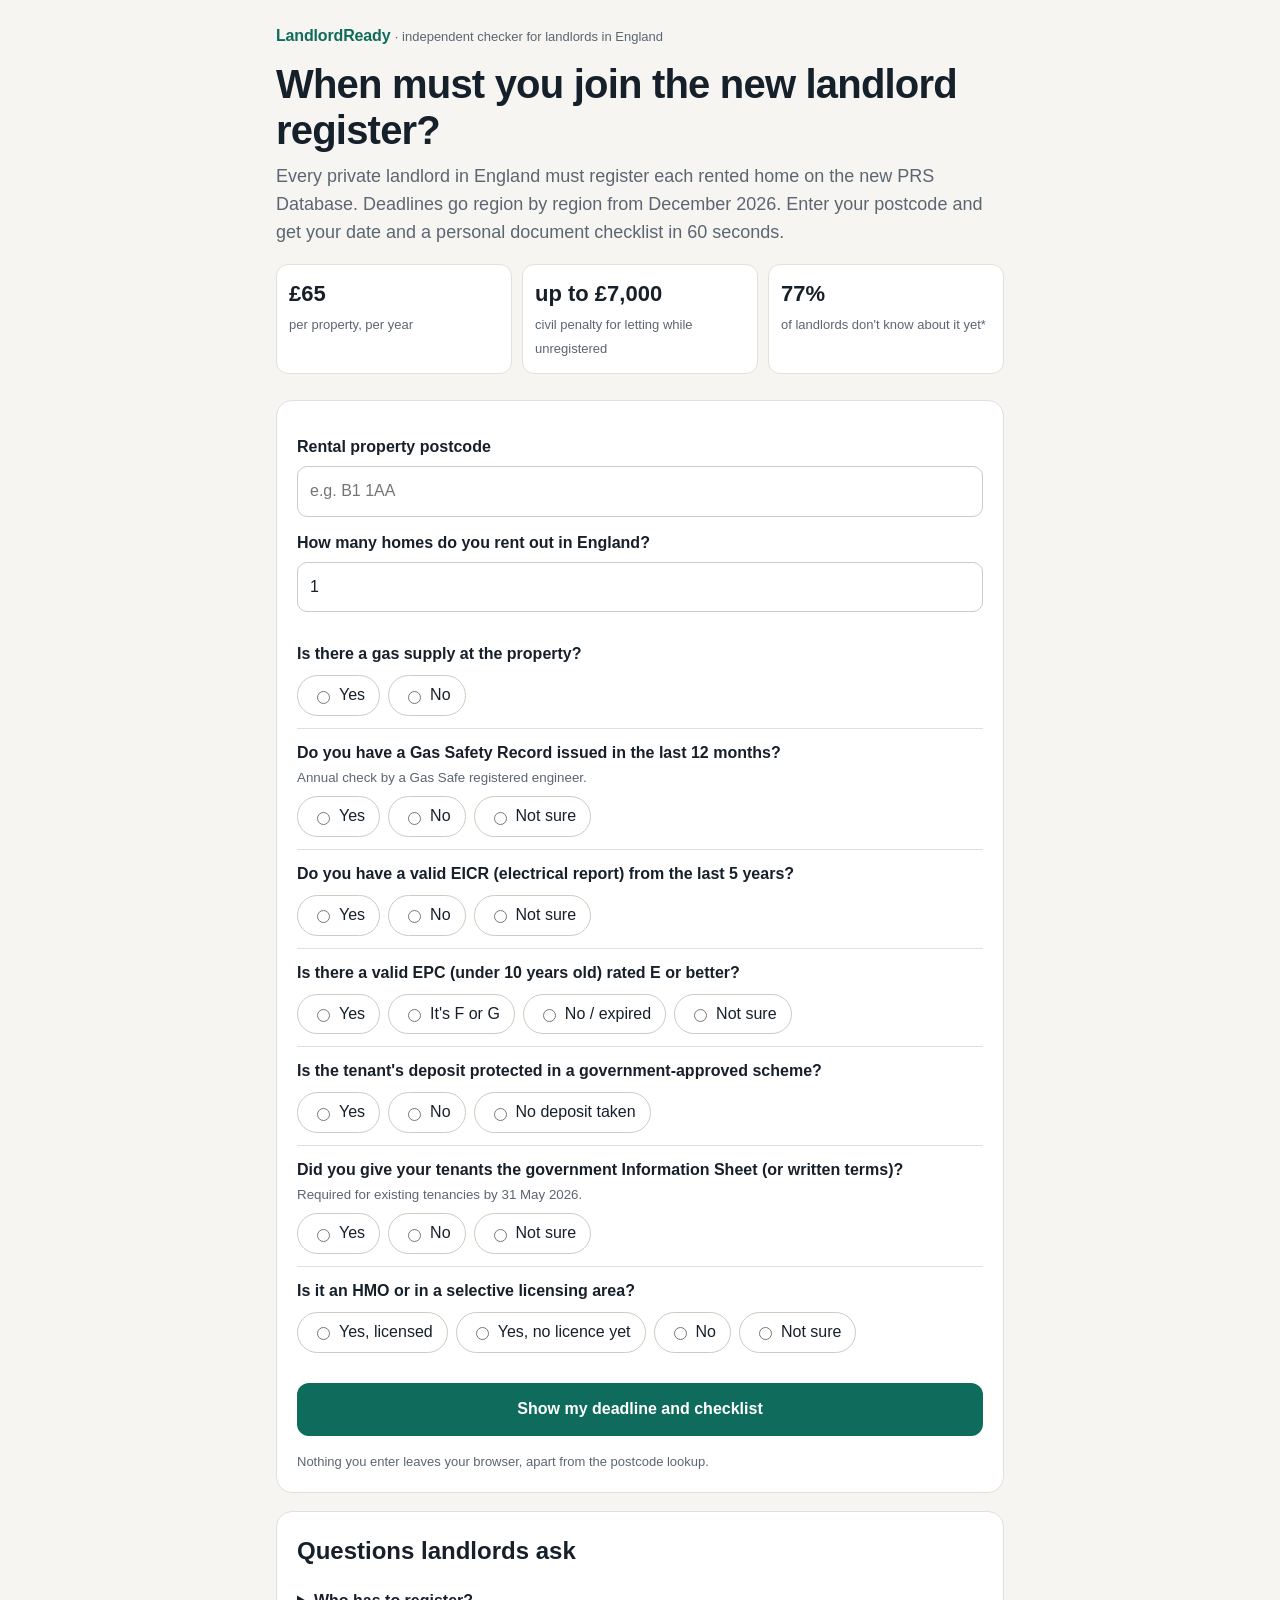
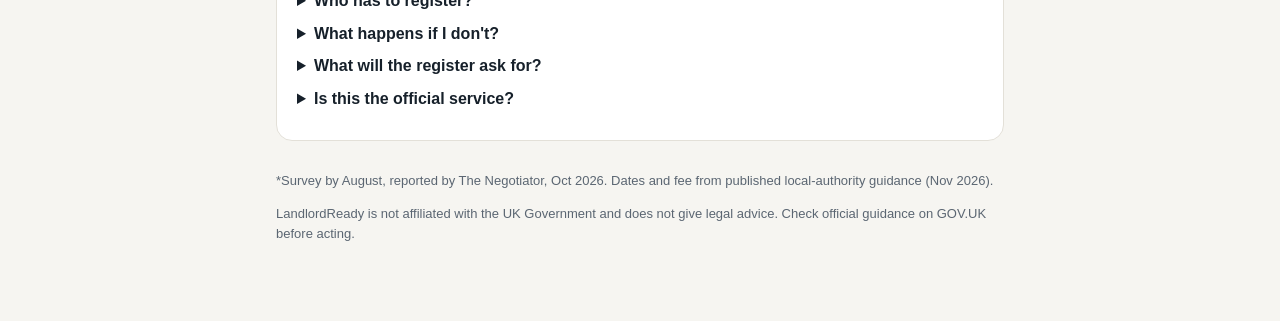
==== index.html @ 3c220e40 "Launch LandlordReady PRS Database checker Co-Authored-By: Claude Opus 5.5 <noreply@anthropic.com> Cl" ====
<!doctype html>
<html lang="en-GB">
<head>
<meta charset="utf-8">
<meta name="viewport" content="width=device-width,initial-scale=1">
<title>Landlord Register Checker – your PRS Database deadline in 60 seconds</title>
<meta name="description" content="Free checker for landlords in England: find your PRS Database registration deadline by postcode, the £65 fee, and which certificates you still need. Independent tool, not affiliated with the UK Government.">
<meta property="og:title" content="When must you join the new landlord register?">
<meta property="og:description" content="Enter your postcode. Get your PRS Database deadline, fee estimate and a personal document checklist. Free, 60 seconds.">
<meta property="og:type" content="website">
<link rel="canonical" href="https://landlordready.github.io/">
<meta property="og:url" content="https://landlordready.github.io/">
<style>
:root{--bg:#f6f5f1;--card:#fff;--ink:#16202a;--muted:#5b6672;--line:#e3e0d8;--accent:#0f6b5c;--accent-ink:#fff;--warn:#b54708;--warn-bg:#fff4e5;--bad:#b42318;--bad-bg:#fdecea;--ok:#067647;--ok-bg:#e7f6ec}
*{box-sizing:border-box}
body{margin:0;background:var(--bg);color:var(--ink);font:16px/1.55 -apple-system,BlinkMacSystemFont,"Segoe UI",Roboto,Helvetica,Arial,sans-serif}
.wrap{max-width:760px;margin:0 auto;padding:24px 16px 64px}
header .brand{font-weight:700;letter-spacing:-.01em;color:var(--accent)}
h1{font-size:clamp(28px,6vw,40px);line-height:1.15;margin:12px 0 10px;letter-spacing:-.02em}
.lead{color:var(--muted);font-size:18px;margin:0 0 18px}
.facts{display:grid;grid-template-columns:repeat(3,1fr);gap:10px;margin:18px 0 26px}
.fact{background:var(--card);border:1px solid var(--line);border-radius:12px;padding:12px}
.fact b{display:block;font-size:22px}
.fact span{color:var(--muted);font-size:13px}
.card{background:var(--card);border:1px solid var(--line);border-radius:16px;padding:20px;margin:0 0 18px}
label{display:block;font-weight:600;margin:14px 0 6px}
input[type=text],input[type=number],input[type=email],select{width:100%;font:inherit;padding:12px;border:1px solid #cfcac0;border-radius:10px;background:#fff;color:var(--ink)}
.q{border-top:1px solid var(--line);padding:12px 0}
.q:first-of-type{border-top:0}
.q p{margin:0 0 8px;font-weight:600}
.q small{display:block;color:var(--muted);font-weight:400;margin-top:2px}
.opts{display:flex;gap:8px;flex-wrap:wrap}
.opts label{margin:0;font-weight:500;display:inline-flex;align-items:center;gap:6px;border:1px solid #cfcac0;border-radius:999px;padding:7px 14px;cursor:pointer;background:#fff}
.opts input{accent-color:var(--accent)}
.opts label:has(input:checked){border-color:var(--accent);background:#e8f3f0}
.btn{display:inline-block;font:inherit;font-weight:700;border:0;border-radius:12px;padding:14px 20px;background:var(--accent);color:var(--accent-ink);cursor:pointer;text-decoration:none;text-align:center}
.btn.secondary{background:#fff;color:var(--accent);border:1.5px solid var(--accent)}
.btn.block{width:100%}
.row{display:flex;gap:10px;flex-wrap:wrap}
.row>*{flex:1 1 200px}
.err{color:var(--bad);font-size:14px;margin-top:6px;display:none}
#result{display:none}
.deadline{border-radius:14px;padding:18px;background:#e8f3f0;border:1px solid #bfe0d8;margin-bottom:14px}
.deadline .big{font-size:clamp(24px,5vw,32px);font-weight:800;line-height:1.2}
.deadline .sub{color:var(--muted)}
.pill{display:inline-block;font-size:13px;font-weight:700;border-radius:999px;padding:3px 10px}
.pill.ok{background:var(--ok-bg);color:var(--ok)}.pill.warn{background:var(--warn-bg);color:var(--warn)}.pill.bad{background:var(--bad-bg);color:var(--bad)}
ul.check{list-style:none;padding:0;margin:0}
ul.check li{border:1px solid var(--line);border-radius:12px;padding:12px 14px;margin:8px 0;background:#fff}
ul.check li b{display:block}
ul.check li.bad{border-left:5px solid var(--bad)}ul.check li.warn{border-left:5px solid var(--warn)}ul.check li.ok{border-left:5px solid var(--ok)}
ul.check li span{color:var(--muted);font-size:14px}
.score{font-weight:800;font-size:18px}
table{width:100%;border-collapse:collapse;font-size:14px}
th,td{text-align:left;padding:8px 6px;border-bottom:1px solid var(--line)}
tr.me td{background:#e8f3f0;font-weight:700}
.muted{color:var(--muted)}
.small{font-size:13px}
footer{color:var(--muted);font-size:13px;margin-top:30px}
details{margin:8px 0}
summary{cursor:pointer;font-weight:600}
@media (max-width:520px){.facts{grid-template-columns:1fr}}
@media print{.noprint{display:none!important}body{background:#fff}.card{border:0;padding:0}}
</style>
</head>
<body>
<div class="wrap">
<header class="noprint"><span class="brand">LandlordReady</span> <span class="muted small">· independent checker for landlords in England</span></header>

<section class="noprint">
<h1>When must you join the new landlord register?</h1>
<p class="lead">Every private landlord in England must register each rented home on the new PRS Database. Deadlines go region by region from December 2026. Enter your postcode and get your date and a personal document checklist in 60 seconds.</p>
<div class="facts">
<div class="fact"><b>£65</b><span>per property, per year</span></div>
<div class="fact"><b>up to £7,000</b><span>civil penalty for letting while unregistered</span></div>
<div class="fact"><b>77%</b><span>of landlords don't know about it yet*</span></div>
</div>
</section>

<form id="f" class="card noprint" novalidate>
<label for="pc">Rental property postcode</label>
<input id="pc" type="text" autocomplete="postal-code" placeholder="e.g. B1 1AA" maxlength="9">
<div class="err" id="pcErr">Please enter a valid UK postcode.</div>

<label for="n">How many homes do you rent out in England?</label>
<input id="n" type="number" min="1" max="500" value="1" inputmode="numeric">

<div style="margin-top:18px">
<div class="q" data-k="gas"><p>Is there a gas supply at the property?</p><div class="opts"><label><input type="radio" name="gas" value="yes">Yes</label><label><input type="radio" name="gas" value="no">No</label></div></div>
<div class="q" data-k="gsr" id="qGsr"><p>Do you have a Gas Safety Record issued in the last 12 months?<small>Annual check by a Gas Safe registered engineer.</small></p><div class="opts"><label><input type="radio" name="gsr" value="yes">Yes</label><label><input type="radio" name="gsr" value="no">No</label><label><input type="radio" name="gsr" value="unsure">Not sure</label></div></div>
<div class="q" data-k="eicr"><p>Do you have a valid EICR (electrical report) from the last 5 years?</p><div class="opts"><label><input type="radio" name="eicr" value="yes">Yes</label><label><input type="radio" name="eicr" value="no">No</label><label><input type="radio" name="eicr" value="unsure">Not sure</label></div></div>
<div class="q" data-k="epc"><p>Is there a valid EPC (under 10 years old) rated E or better?</p><div class="opts"><label><input type="radio" name="epc" value="yes">Yes</label><label><input type="radio" name="epc" value="low">It's F or G</label><label><input type="radio" name="epc" value="no">No / expired</label><label><input type="radio" name="epc" value="unsure">Not sure</label></div></div>
<div class="q" data-k="dep"><p>Is the tenant's deposit protected in a government-approved scheme?</p><div class="opts"><label><input type="radio" name="dep" value="yes">Yes</label><label><input type="radio" name="dep" value="no">No</label><label><input type="radio" name="dep" value="na">No deposit taken</label></div></div>
<div class="q" data-k="info"><p>Did you give your tenants the government Information Sheet (or written terms)?<small>Required for existing tenancies by 31 May 2026.</small></p><div class="opts"><label><input type="radio" name="info" value="yes">Yes</label><label><input type="radio" name="info" value="no">No</label><label><input type="radio" name="info" value="unsure">Not sure</label></div></div>
<div class="q" data-k="hmo"><p>Is it an HMO or in a selective licensing area?</p><div class="opts"><label><input type="radio" name="hmo" value="yes">Yes, licensed</label><label><input type="radio" name="hmo" value="nolic">Yes, no licence yet</label><label><input type="radio" name="hmo" value="no">No</label><label><input type="radio" name="hmo" value="unsure">Not sure</label></div></div>
</div>
<div class="err" id="qErr">Please answer every question so the checklist is accurate.</div>
<p style="margin-top:18px"><button class="btn block" type="submit">Show my deadline and checklist</button></p>
<p class="small muted" style="margin:0">Nothing you enter leaves your browser, apart from the postcode lookup.</p>
</form>

<section id="result">
<div class="card">
<div class="deadline">
<div class="sub" id="rRegion"></div>
<div class="big" id="rDeadline"></div>
<div class="sub" id="rCount"></div>
</div>
<p id="rFee"></p>
<p class="score" id="rScore"></p>
<ul class="check" id="rList"></ul>
<div class="row noprint" style="margin-top:14px">
<button class="btn secondary" type="button" id="ics">Add deadline to my calendar</button>
<button class="btn secondary" type="button" onclick="window.print()">Print / save as PDF</button>
</div>
</div>

<div class="card noprint" id="pack">
<h2 style="margin-top:0">Get registration-ready in one evening</h2>
<p>The <b>Registration Ready Pack</b> has everything you need to fill in the PRS Database form in one go:</p>
<ul>
<li>Field-by-field worksheet with every question the register asks</li>
<li>Document folder template: gas, EICR, EPC, deposit, licences</li>
<li>Certificate expiry tracker with calendar reminders</li>
<li>Plain-English summary of the Renters' Rights Act duties</li>
</ul>
<p><b>£19</b> <span class="muted">one-off</span></p>
<a class="btn block" id="buy" href="#">Get the pack</a>
<p class="small muted" id="buyNote" style="display:none">The pack launches soon. Leave your email to get it first at the early price.</p>
<form id="lead" style="display:none">
<label for="em">Email</label>
<input id="em" type="email" placeholder="you@example.com" required>
<p style="margin-top:12px"><button class="btn block" type="submit">Notify me + send my checklist</button></p>
<p class="small muted">One email when the pack is ready, plus a reminder 30 days before your deadline. Unsubscribe anytime.</p>
</form>
<p id="thanks" style="display:none;font-weight:700;color:var(--ok)">Thanks! You're on the list.</p>
</div>

<div class="card noprint">
<h2 style="margin-top:0">All regional dates</h2>
<table id="tbl"><thead><tr><th>Region</th><th>Register opens</th><th>Deadline</th></tr></thead><tbody></tbody></table>
<p class="small muted">Deadline is the end of the 3-month window after the regulations start in your region. You can register early. The date depends on where the property is, not where you live.</p>
</div>
<p class="noprint"><button class="btn secondary block" type="button" id="again">Check another property</button></p>
</section>

<section class="card noprint">
<h2 style="margin-top:0">Questions landlords ask</h2>
<details><summary>Who has to register?</summary><p>Private landlords in England with assured or regulated tenancies, for each rented home. Letting agents can help, but the duty is the landlord's.</p></details>
<details><summary>What happens if I don't?</summary><p>Councils can issue civil penalties of up to £7,000, rising to £40,000 for repeated or false entries. Unregistered landlords also face limits on possession grounds and possible rent repayment orders of up to 24 months.</p></details>
<details><summary>What will the register ask for?</summary><p>Your contact details; the property address, type and bedrooms; occupants and any HMO or licence numbers; rent and included utilities; gas safety record date, EICR expiry and EPC details.</p></details>
<details><summary>Is this the official service?</summary><p>No. LandlordReady is an independent tool. Register on the official GOV.UK service. Dates and fees here are based on published guidance and may change, so always check GOV.UK.</p></details>
</section>

<footer>
<p>*Survey by August, reported by The Negotiator, Oct 2026. Dates and fee from published local-authority guidance (Nov 2026).</p>
<p>LandlordReady is not affiliated with the UK Government and does not give legal advice. Check official guidance on GOV.UK before acting.</p>
</footer>
</div>

<script>
// ===== Settings: fill these in to go live =====
var PAY_LINK = "";        // Lemon Squeezy / Gumroad checkout URL for the £19 pack. Empty = waitlist mode.
var FORM_ENDPOINT = "";   // Formspree-style POST endpoint for emails. Empty = opens the visitor's mail app.
var FALLBACK_EMAIL = "technorb02@gmail.com";
// ==============================================

var REGIONS = [
 {name:"West Midlands", opens:"2026-12-15", deadline:"2027-03-14"},
 {name:"East of England", opens:"2027-01-15", deadline:"2027-04-14"},
 {name:"East Midlands", opens:"2027-02-15", deadline:"2027-05-14"},
 {name:"South East", opens:"2027-03-15", deadline:"2027-06-14"},
 {name:"Yorkshire and The Humber", opens:"2027-04-15", deadline:"2027-07-14"},
 {name:"North West", opens:"2027-05-15", deadline:"2027-08-14"},
 {name:"North East", opens:"2027-06-15", deadline:"2027-09-14"},
 {name:"London", opens:"2027-07-15", deadline:"2027-10-14"},
 {name:"South West", opens:"2027-08-15", deadline:"2027-11-14"}
];
// Approximate postcode-area fallback, used if the live lookup is unavailable.
var AREA = {};
function map(list, r){list.split(" ").forEach(function(a){AREA[a]=r})}
map("E EC N NW SE SW W WC BR CR DA EN HA IG KT RM SM TW UB","London");
map("BN CT GU ME MK OX PO RG RH SL SO TN HP","South East");
map("AL CB CM CO IP LU NR PE SG SS WD","East of England");
map("BA BH BS DT EX GL PL SN SP TA TQ TR","South West");
map("B CV DY HR ST TF WR WS WV SY","West Midlands");
map("DE LE LN NG NN","East Midlands");
map("BD DN HD HG HU HX LS S WF YO","Yorkshire and The Humber");
map("BB BL CA CH CW FY L LA M OL PR SK WA WN","North West");
map("DH DL NE SR TS","North East");
map("CF LD LL NP SA","Wales");
map("AB DD DG EH FK G HS IV KA KW KY ML PA PH TD ZE","Scotland");
map("BT","Northern Ireland");

var $ = function(id){return document.getElementById(id)};
var current = null;

function normPc(v){return v.toUpperCase().replace(/[^A-Z0-9]/g,"")}
function validPc(p){return /^[A-Z]{1,2}[0-9][A-Z0-9]?[0-9][A-Z]{2}$/.test(p)}
function areaOf(p){var m=p.match(/^[A-Z]{1,2}/);return m?m[0]:""}
function fmt(d){return new Date(d+"T12:00:00").toLocaleDateString("en-GB",{day:"numeric",month:"long",year:"numeric"})}
function daysTo(d){return Math.ceil((new Date(d+"T23:59:59")-new Date())/864e5)}
function findRegion(name){
  if(!name) return null;
  var n=name.toLowerCase();
  for(var i=0;i<REGIONS.length;i++){if(REGIONS[i].name.toLowerCase()===n) return REGIONS[i]}
  return null;
}
function lookup(p){
  var fallback = AREA[areaOf(p)] || null;
  if(!window.fetch) return Promise.resolve(fallback);
  var ctl = window.AbortController ? new AbortController() : null;
  var t = setTimeout(function(){ if(ctl) ctl.abort(); }, 4000);
  return fetch("https://api.postcodes.io/postcodes/"+encodeURIComponent(p), ctl?{signal:ctl.signal}:{})
    .then(function(r){clearTimeout(t);return r.ok?r.json():null})
    .then(function(j){
      if(!j||!j.result) return fallback;
      if(j.result.country && j.result.country!=="England") return j.result.country;
      return j.result.region || fallback;
    })
    .catch(function(){clearTimeout(t);return fallback});
}

function val(name){var el=document.querySelector('input[name="'+name+'"]:checked');return el?el.value:null}

$("f").addEventListener("change",function(){
  $("qGsr").style.display = val("gas")==="no" ? "none" : "";
});

$("f").addEventListener("submit",function(e){
  e.preventDefault();
  var p = normPc($("pc").value);
  $("pcErr").style.display = validPc(p)?"none":"block";
  var keys=["gas","eicr","epc","dep","info","hmo"]; if(val("gas")!=="no") keys.push("gsr");
  var missing = keys.some(function(k){return !val(k)});
  $("qErr").style.display = missing?"block":"none";
  if(!validPc(p)||missing) return;
  var btn=this.querySelector("button[type=submit]"); btn.disabled=true; btn.textContent="Checking…";
  lookup(p).then(function(regionName){
    btn.disabled=false; btn.textContent="Show my deadline and checklist";
    render(p, regionName);
  });
});

function item(cls,title,text){return {cls:cls,title:title,text:text}}

function render(p, regionName){
  var reg = findRegion(regionName);
  var n = Math.max(1, parseInt($("n").value,10)||1);
  if(reg){
    var d = daysTo(reg.deadline), o = daysTo(reg.opens);
    $("rRegion").textContent = "Property in "+reg.name+" ("+p.replace(/(\w{3})$/," $1")+")";
    $("rDeadline").textContent = "Register by "+fmt(reg.deadline);
    $("rCount").textContent = (o>0 ? "Registration opens in your region on "+fmt(reg.opens)+". " : "Registration is open in your region. ")+(d>0 ? d+" days left to the deadline." : "The deadline has passed. Register now.");
    current = reg;
  } else {
    var place = regionName || "outside England";
    $("rRegion").textContent = "Postcode "+p;
    $("rDeadline").textContent = "This register covers England only";
    $("rCount").textContent = "Your property looks to be in "+place+", which has its own landlord registration rules. The checklist below still shows what most landlords need.";
    current = null;
  }
  $("ics").style.display = reg ? "" : "none";
  $("rFee").innerHTML = reg ? "Estimated fee: <b>£"+(65*n).toLocaleString("en-GB")+" a year</b> for "+n+" "+(n>1?"properties":"property")+" (£65 each)." : "";

  var L=[];
  if(val("gas")==="yes"){
    var g=val("gsr");
    L.push(g==="yes"?item("ok","Gas Safety Record","You'll need its issue date for the register."):
      item(g==="no"?"bad":"warn","Gas Safety Record","The register asks for a valid record and its date. Book a Gas Safe engineer; it's a yearly legal duty anyway."));
  }
  var e=val("eicr");
  L.push(e==="yes"?item("ok","Electrical report (EICR)","Have the expiry date ready."):item(e==="no"?"bad":"warn","Electrical report (EICR)","Required every 5 years and the register asks for its expiry date. Book a qualified electrician."));
  var c=val("epc");
  L.push(c==="yes"?item("ok","EPC","Have the certificate reference ready."):
    c==="low"?item("bad","EPC rated F or G","Homes rated F/G generally can't be let unless an exemption is registered. Check improvements or the exemptions register."):
    item(c==="no"?"bad":"warn","EPC","You need a valid EPC to let. Look yours up on the GOV.UK EPC register or book an assessor."));
  var dp=val("dep");
  L.push(dp==="no"?item("bad","Deposit protection","Deposits must be protected within 30 days. Fix this before registering; it affects possession rights."):item("ok","Deposit","Nothing to add here."));
  var inf=val("info");
  L.push(inf==="yes"?item("ok","Tenant Information Sheet","Done."):item(inf==="no"?"bad":"warn","Tenant Information Sheet","Existing tenants should have had the government Information Sheet (or written terms) by 31 May 2026."));
  var h=val("hmo");
  if(h==="nolic") L.push(item("bad","HMO / selective licence","The register asks for licence numbers. Apply to your council for the licence."));
  else if(h==="unsure") L.push(item("warn","HMO / selective licence","Check your council's website for licensing schemes. The register asks for any licence number."));
  else if(h==="yes") L.push(item("ok","Licence","Have the licence number ready."));
  L.push(item("warn","Tenancy details","Have ready: number of occupants and households, rent amount and frequency, and which bills are included."));

  var bad=L.filter(function(x){return x.cls==="bad"}).length, warn=L.filter(function(x){return x.cls==="warn"}).length, ok=L.filter(function(x){return x.cls==="ok"}).length;
  $("rScore").innerHTML = bad ? '<span class="pill bad">'+bad+' to fix</span> ' + (warn?'<span class="pill warn">'+warn+' to check</span> ':'') + '<span class="pill ok">'+ok+' ready</span>'
    : (warn ? '<span class="pill warn">'+warn+' to check</span> <span class="pill ok">'+ok+' ready</span>' : '<span class="pill ok">You look ready to register</span>');
  $("rList").innerHTML = L.map(function(x){return '<li class="'+x.cls+'"><b>'+x.title+'</b><span>'+x.text+'</span></li>'}).join("");

  var tb=$("tbl").querySelector("tbody");
  tb.innerHTML = REGIONS.map(function(r){return '<tr'+(reg&&r.name===reg.name?' class="me"':'')+'><td>'+r.name+'</td><td>'+fmt(r.opens)+'</td><td>'+fmt(r.deadline)+'</td></tr>'}).join("");

  $("f").style.display="none"; $("result").style.display="block";
  window.scrollTo({top:0,behavior:"smooth"});
  track("checked", reg?reg.name:"other");
}

$("again").addEventListener("click",function(){ $("result").style.display="none"; $("f").style.display="block"; $("pc").value=""; $("pc").focus(); });

$("ics").addEventListener("click",function(){
  if(!current) return;
  var d=current.deadline.replace(/-/g,""), o=current.opens.replace(/-/g,"");
  var stamp=new Date().toISOString().replace(/[-:]/g,"").split(".")[0]+"Z";
  function ev(id,date,title,desc){return ["BEGIN:VEVENT","UID:"+id+"-"+date+"@landlordready","DTSTAMP:"+stamp,"DTSTART;VALUE=DATE:"+date,"SUMMARY:"+title,"DESCRIPTION:"+desc,"BEGIN:VALARM","TRIGGER:-P14D","ACTION:DISPLAY","DESCRIPTION:"+title,"END:VALARM","END:VEVENT"].join("\r\n")}
  var ics=["BEGIN:VCALENDAR","VERSION:2.0","PRODID:-//LandlordReady//EN",
    ev("open",o,"PRS Database opens ("+current.name+")","You can now register your rental properties on GOV.UK."),
    ev("deadline",d,"Deadline: register rental properties on the PRS Database","Last day to register in "+current.name+". Penalties up to £7,000."),
    "END:VCALENDAR"].join("\r\n");
  var a=document.createElement("a");
  a.href=URL.createObjectURL(new Blob([ics],{type:"text/calendar"}));
  a.download="landlord-register-deadline.ics"; document.body.appendChild(a); a.click(); a.remove();
  track("ics", current.name);
});

if(PAY_LINK){ $("buy").href=PAY_LINK; $("buy").target="_blank"; $("buy").rel="noopener"; }
$("buy").addEventListener("click",function(e){
  track("buy_click", current?current.name:"other");
  if(PAY_LINK) return;
  e.preventDefault(); $("buy").style.display="none"; $("buyNote").style.display="block"; $("lead").style.display="block"; $("em").focus();
});

$("lead").addEventListener("submit",function(e){
  e.preventDefault();
  var em=$("em").value.trim(); if(!/^\S+@\S+\.\S+$/.test(em)){ $("em").focus(); return; }
  var region=current?current.name:"other", props=$("n").value;
  track("lead", region);
  var done=function(){ $("lead").style.display="none"; $("buyNote").style.display="none"; $("thanks").style.display="block"; };
  if(FORM_ENDPOINT){
    fetch(FORM_ENDPOINT,{method:"POST",headers:{"Content-Type":"application/json","Accept":"application/json"},body:JSON.stringify({email:em,region:region,properties:props,source:"landlord-register"})}).then(done,done);
  } else {
    location.href="mailto:"+FALLBACK_EMAIL+"?subject="+encodeURIComponent("Registration Ready Pack waitlist")+"&body="+encodeURIComponent("Please add me to the waitlist.\nEmail: "+em+"\nRegion: "+region+"\nProperties: "+props);
    done();
  }
});

function track(ev,label){ try{ if(window.gtag) gtag("event",ev,{event_label:label}); }catch(_){} }
</script>
</body>
</html>
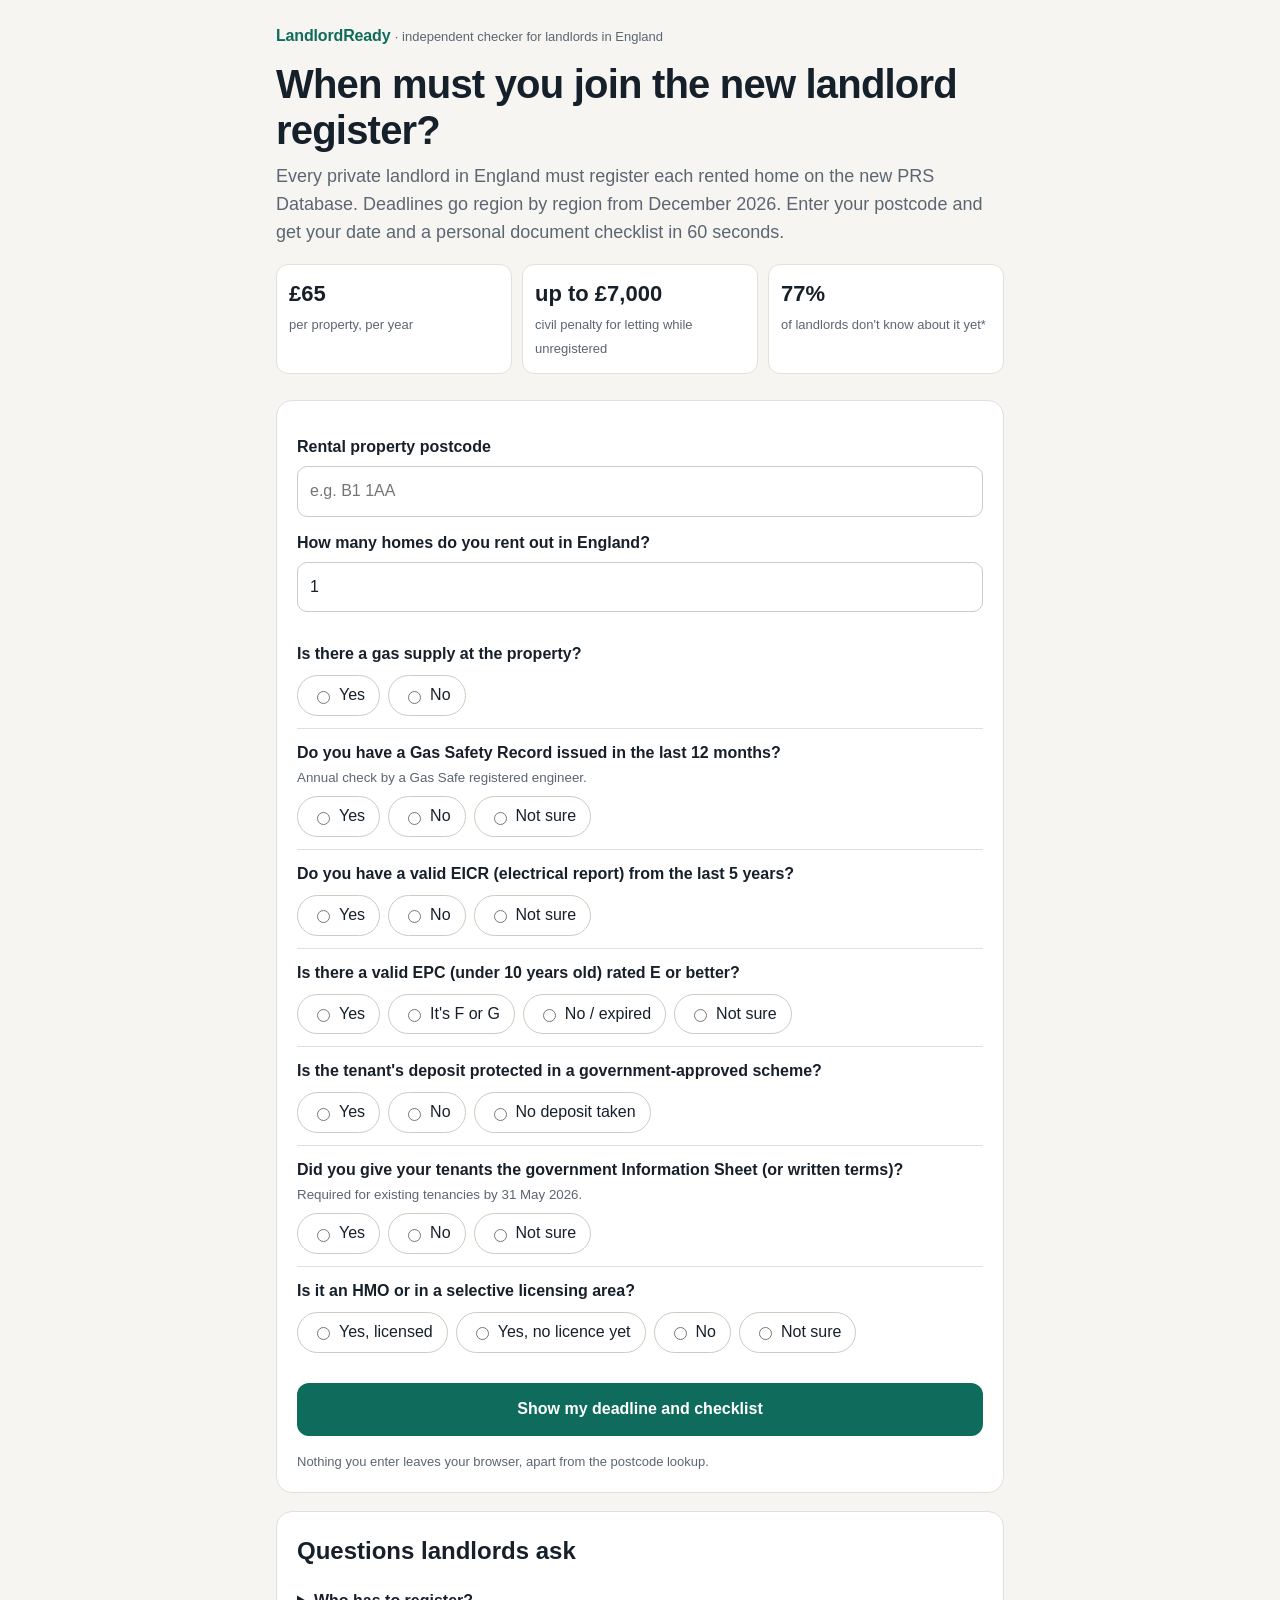
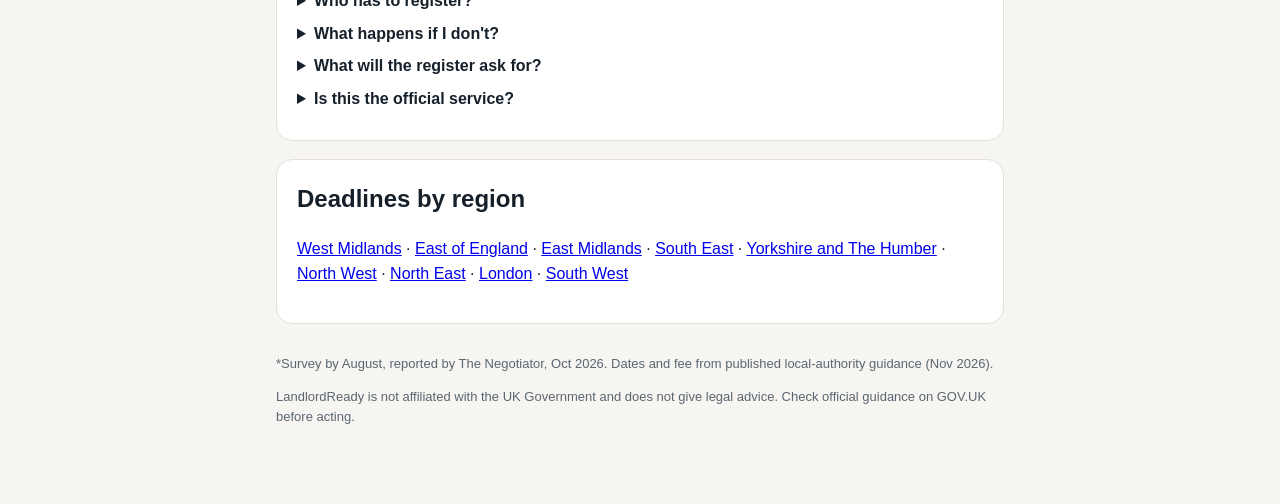
==== commit 06443d3b: "Add PRS Database deadline pages for all 9 English regions Generated from one table (tools/build_regi" ====
--- a/index.html
+++ b/index.html
@@ -152,6 +152,11 @@
 <details><summary>Is this the official service?</summary><p>No. LandlordReady is an independent tool. Register on the official GOV.UK service. Dates and fees here are based on published guidance and may change, so always check GOV.UK.</p></details>
 </section>
 
+<section class="card noprint">
+<h2 style="margin-top:0">Deadlines by region</h2>
+<p><a href="register/west-midlands/">West Midlands</a> · <a href="register/east-of-england/">East of England</a> · <a href="register/east-midlands/">East Midlands</a> · <a href="register/south-east/">South East</a> · <a href="register/yorkshire-and-the-humber/">Yorkshire and The Humber</a> · <a href="register/north-west/">North West</a> · <a href="register/north-east/">North East</a> · <a href="register/london/">London</a> · <a href="register/south-west/">South West</a></p>
+</section>
+
 <footer>
 <p>*Survey by August, reported by The Negotiator, Oct 2026. Dates and fee from published local-authority guidance (Nov 2026).</p>
 <p>LandlordReady is not affiliated with the UK Government and does not give legal advice. Check official guidance on GOV.UK before acting.</p>
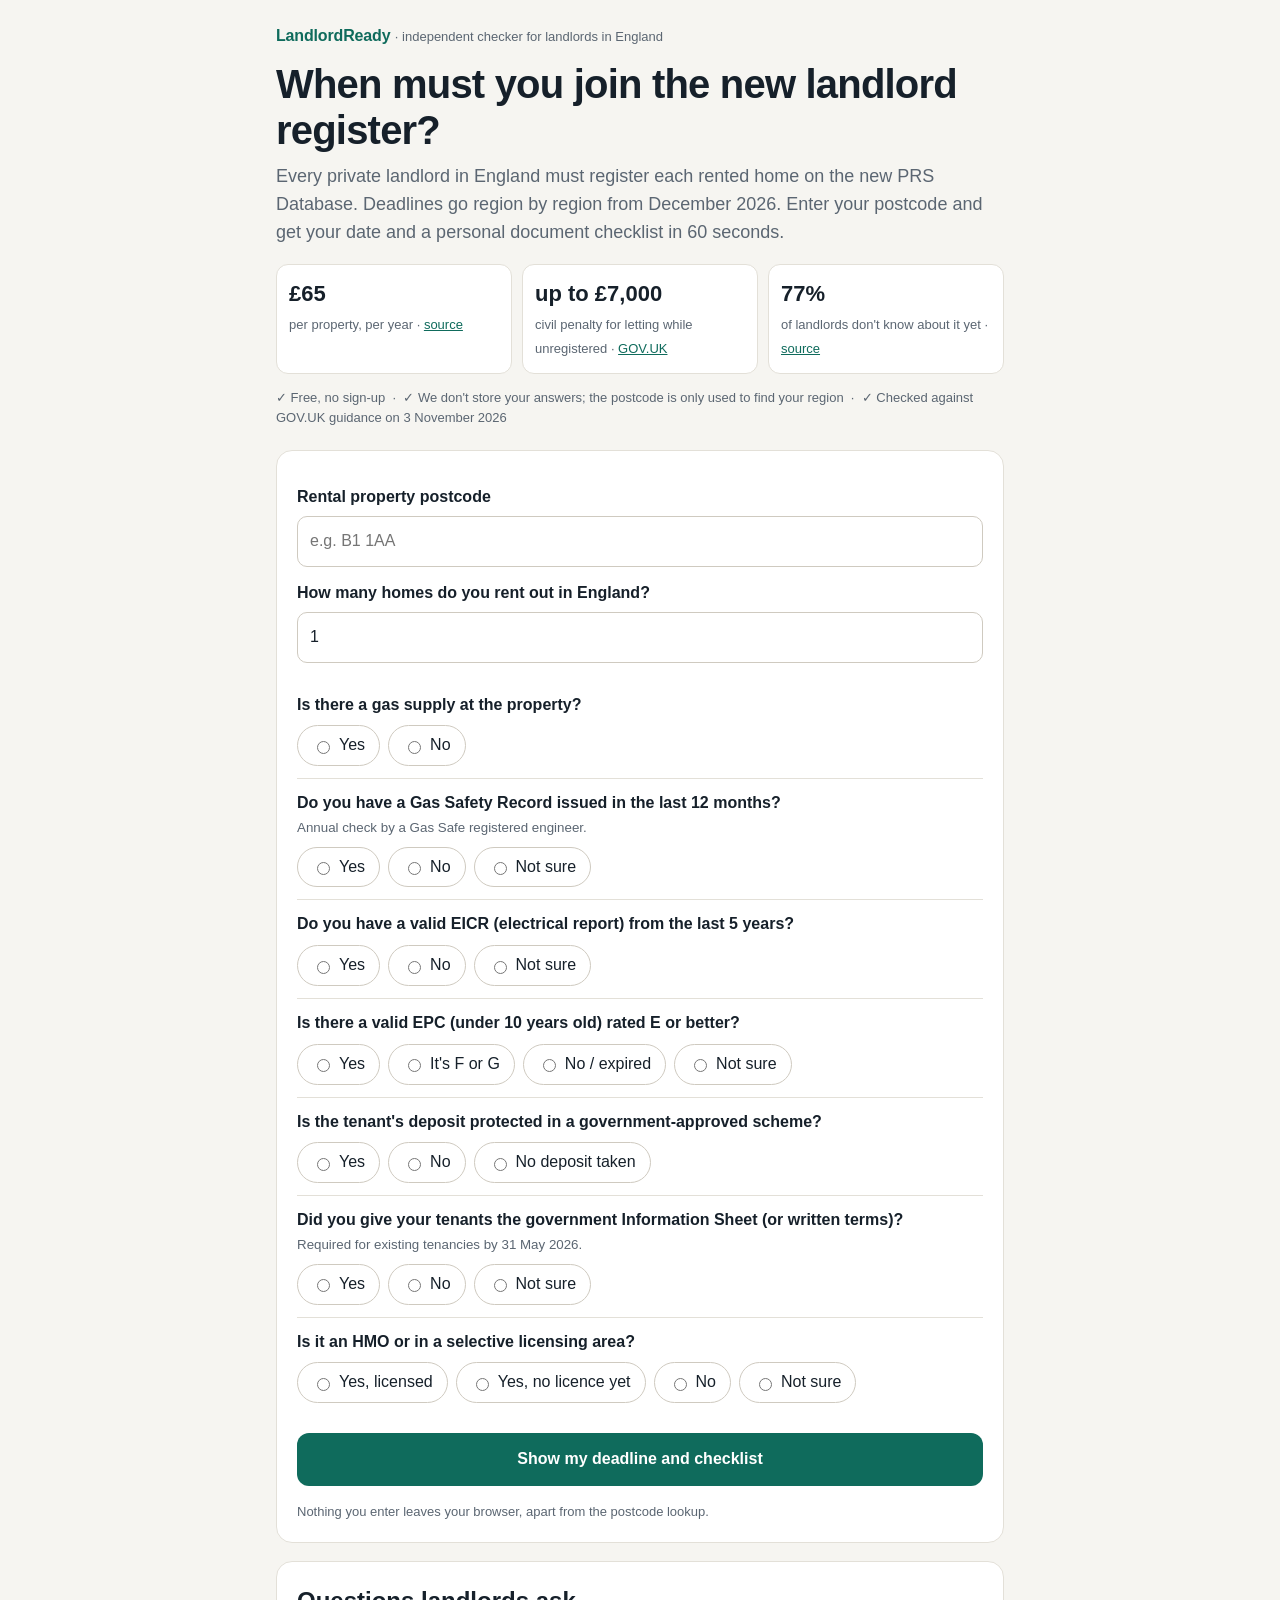
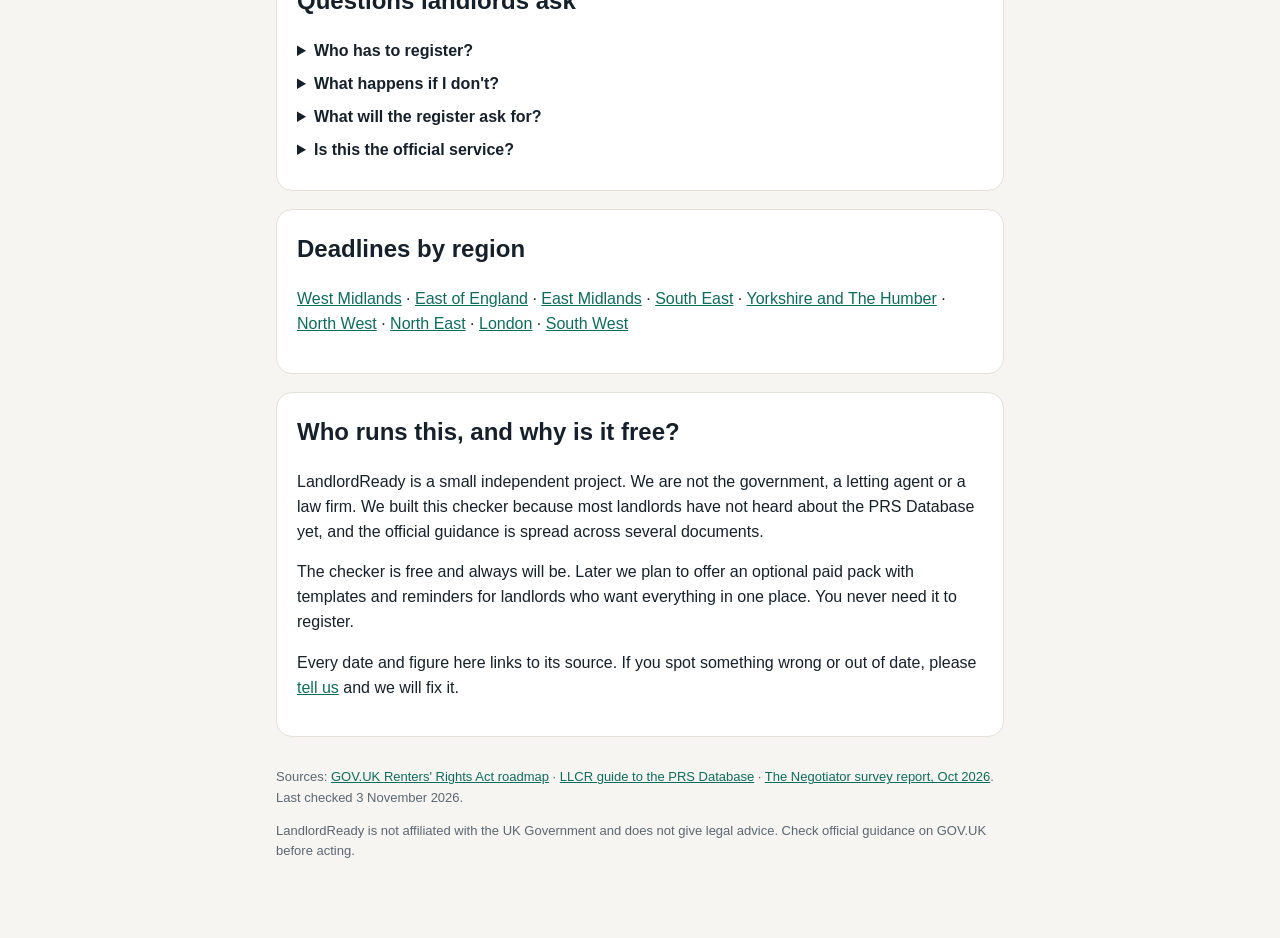
==== commit 5f85c500: "Add sources, trust line and about section to build landlord trust Link each headline figure to its s" ====
--- a/index.html
+++ b/index.html
@@ -56,6 +56,8 @@
 tr.me td{background:#e8f3f0;font-weight:700}
 .muted{color:var(--muted)}
 .small{font-size:13px}
+a{color:var(--accent)}
+.trust{color:var(--muted);margin:-12px 0 22px}
 footer{color:var(--muted);font-size:13px;margin-top:30px}
 details{margin:8px 0}
 summary{cursor:pointer;font-weight:600}
@@ -71,10 +73,11 @@
 <h1>When must you join the new landlord register?</h1>
 <p class="lead">Every private landlord in England must register each rented home on the new PRS Database. Deadlines go region by region from December 2026. Enter your postcode and get your date and a personal document checklist in 60 seconds.</p>
 <div class="facts">
-<div class="fact"><b>£65</b><span>per property, per year</span></div>
-<div class="fact"><b>up to £7,000</b><span>civil penalty for letting while unregistered</span></div>
-<div class="fact"><b>77%</b><span>of landlords don't know about it yet*</span></div>
-</div>
+<div class="fact"><b>£65</b><span>per property, per year · <a href="https://www.llcr.uk/articles/prs-database-what-landlords-need-to-register.html" rel="noopener" target="_blank">source</a></span></div>
+<div class="fact"><b>up to £7,000</b><span>civil penalty for letting while unregistered · <a href="https://www.gov.uk/government/publications/renters-rights-act-2025-implementation-roadmap/implementing-the-renters-rights-act-2025-our-roadmap-for-reforming-the-private-rented-sector" rel="noopener" target="_blank">GOV.UK</a></span></div>
+<div class="fact"><b>77%</b><span>of landlords don't know about it yet · <a href="https://thenegotiator.co.uk/news/regulation-law-news/most-landlords-unaware-of-new-database-and-ombudsman/" rel="noopener" target="_blank">source</a></span></div>
+</div>
+<p class="trust small">✓ Free, no sign-up &nbsp;·&nbsp; ✓ We don't store your answers; the postcode is only used to find your region &nbsp;·&nbsp; ✓ Checked against GOV.UK guidance on 3 November 2026</p>
 </section>
 
 <form id="f" class="card noprint" novalidate>
@@ -157,8 +160,15 @@
 <p><a href="register/west-midlands/">West Midlands</a> · <a href="register/east-of-england/">East of England</a> · <a href="register/east-midlands/">East Midlands</a> · <a href="register/south-east/">South East</a> · <a href="register/yorkshire-and-the-humber/">Yorkshire and The Humber</a> · <a href="register/north-west/">North West</a> · <a href="register/north-east/">North East</a> · <a href="register/london/">London</a> · <a href="register/south-west/">South West</a></p>
 </section>
 
+<section class="card noprint" id="about">
+<h2 style="margin-top:0">Who runs this, and why is it free?</h2>
+<p>LandlordReady is a small independent project. We are not the government, a letting agent or a law firm. We built this checker because most landlords have not heard about the PRS Database yet, and the official guidance is spread across several documents.</p>
+<p>The checker is free and always will be. Later we plan to offer an optional paid pack with templates and reminders for landlords who want everything in one place. You never need it to register.</p>
+<p>Every date and figure here links to its source. If you spot something wrong or out of date, please <a id="reportLink" href="#">tell us</a> and we will fix it.</p>
+</section>
+
 <footer>
-<p>*Survey by August, reported by The Negotiator, Oct 2026. Dates and fee from published local-authority guidance (Nov 2026).</p>
+<p>Sources: <a href="https://www.gov.uk/government/publications/renters-rights-act-2025-implementation-roadmap/implementing-the-renters-rights-act-2025-our-roadmap-for-reforming-the-private-rented-sector" rel="noopener" target="_blank">GOV.UK Renters' Rights Act roadmap</a> · <a href="https://www.llcr.uk/articles/prs-database-what-landlords-need-to-register.html" rel="noopener" target="_blank">LLCR guide to the PRS Database</a> · <a href="https://thenegotiator.co.uk/news/regulation-law-news/most-landlords-unaware-of-new-database-and-ombudsman/" rel="noopener" target="_blank">The Negotiator survey report, Oct 2026</a>. Last checked 3 November 2026.</p>
 <p>LandlordReady is not affiliated with the UK Government and does not give legal advice. Check official guidance on GOV.UK before acting.</p>
 </footer>
 </div>
@@ -168,6 +178,7 @@
 var PAY_LINK = "";        // Lemon Squeezy / Gumroad checkout URL for the £19 pack. Empty = waitlist mode.
 var FORM_ENDPOINT = "";   // Formspree-style POST endpoint for emails. Empty = opens the visitor's mail app.
 var FALLBACK_EMAIL = "technorb02@gmail.com";
+document.addEventListener("DOMContentLoaded",function(){var a=document.getElementById("reportLink");if(a)a.href="mailto:"+FALLBACK_EMAIL+"?subject="+encodeURIComponent("LandlordReady: error report");});
 // ==============================================
 
 var REGIONS = [
